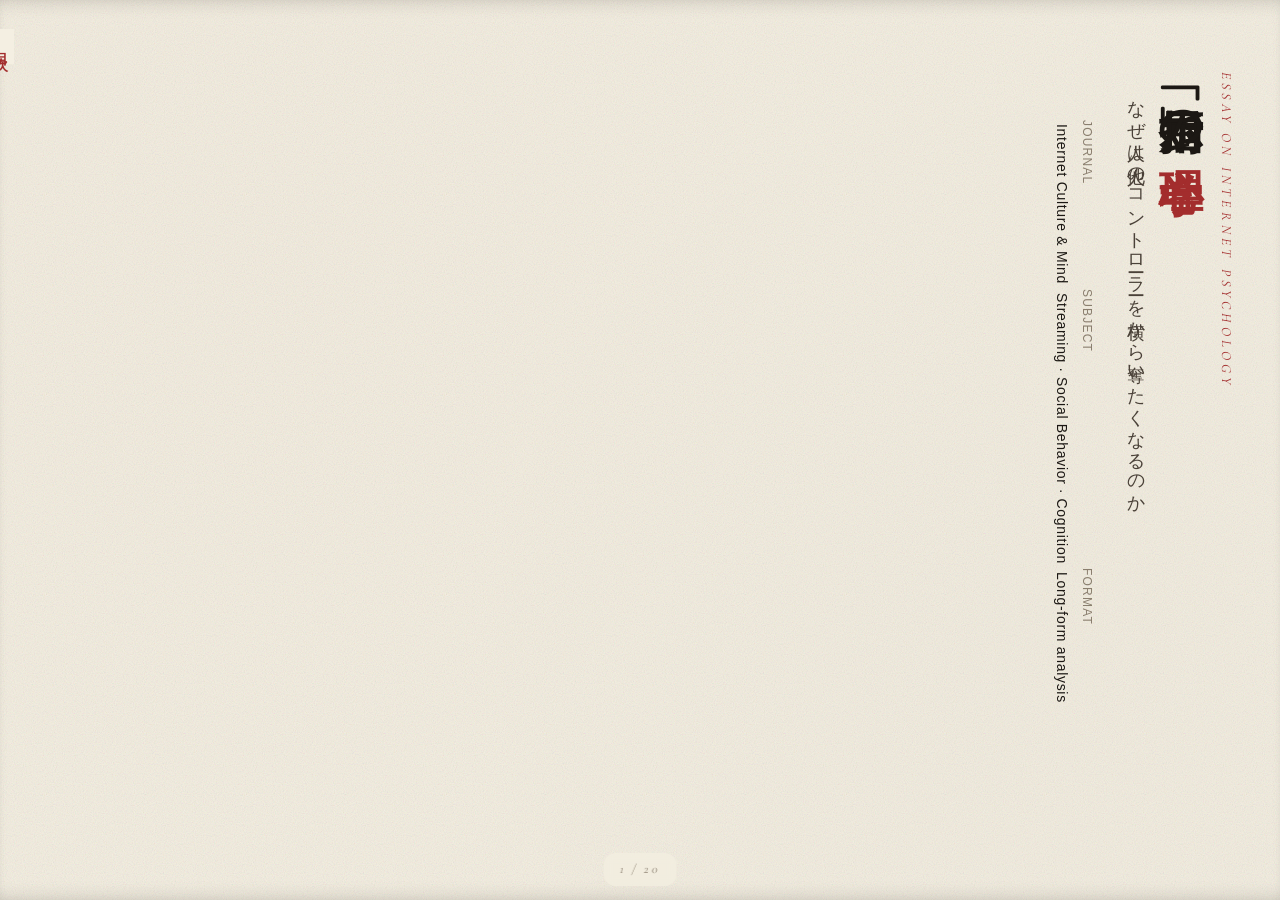
==== essays/books/shijichu_psychology.html @ 00151c3a "Book-reader: fix tategaki-broken lists, pullquote and closing block The references list at the end o" ====
<!DOCTYPE html>
<html lang="ja">
<head>
<meta charset="UTF-8">
<meta name="viewport" content="width=device-width, initial-scale=1.0">
<title>「指示厨」の心理学 ― なぜ人は他人のコントローラーを横から奪いたくなるのか</title>
<meta name="description" content="ゲーム配信文化に蔓延する『指示厨』現象を、心理学・社会学・脳科学の視点から多角的に解剖する論考。">
<link rel="preconnect" href="https://fonts.googleapis.com">
<link rel="preconnect" href="https://fonts.gstatic.com" crossorigin>
<link href="https://fonts.googleapis.com/css2?family=Shippori+Mincho+B1:wght@400;500;700;800&family=Noto+Serif+JP:wght@300;400;500;600;700&family=Zen+Kaku+Gothic+Antique:wght@400;500;700&family=Cormorant+Garamond:ital,wght@0,400;0,500;0,600;1,400&display=swap" rel="stylesheet">
<style>
:root {
  --bg: #f4efe2;
  --bg-deep: #e8e1cd;
  --paper: #faf6ec;
  --ink: #1c1814;
  --ink-soft: #4a4138;
  --ink-muted: #8a7e6e;
  --accent: #a32d2d;
  --accent-deep: #7a1f1f;
  --accent-soft: rgba(163, 45, 45, 0.08);
  --rule: rgba(28, 24, 20, 0.14);
  --rule-soft: rgba(28, 24, 20, 0.06);
  --shadow: 0 1px 2px rgba(28, 24, 20, 0.04), 0 8px 24px rgba(28, 24, 20, 0.06);
}

* { box-sizing: border-box; margin: 0; padding: 0; }

html { scroll-behavior: smooth; }

body {
  background: var(--bg);
  color: var(--ink);
  font-family: 'Noto Serif JP', 'Shippori Mincho B1', serif;
  font-weight: 400;
  font-size: 17px;
  line-height: 1.95;
  letter-spacing: 0.02em;
  -webkit-font-smoothing: antialiased;
  text-rendering: optimizeLegibility;
  position: relative;
  overflow-x: hidden;
}

/* Paper texture overlay */
body::before {
  content: '';
  position: fixed;
  inset: 0;
  background-image:
    radial-gradient(circle at 20% 30%, rgba(163, 45, 45, 0.015) 0%, transparent 50%),
    radial-gradient(circle at 80% 70%, rgba(28, 24, 20, 0.02) 0%, transparent 50%),
    url("data:image/svg+xml,%3Csvg viewBox='0 0 200 200' xmlns='http://www.w3.org/2000/svg'%3E%3Cfilter id='n'%3E%3CfeTurbulence type='fractalNoise' baseFrequency='0.9' numOctaves='3'/%3E%3C/filter%3E%3Crect width='100%25' height='100%25' filter='url(%23n)' opacity='0.5'/%3E%3C/svg%3E");
  background-size: 100% 100%, 100% 100%, 200px 200px;
  opacity: 0.4;
  mix-blend-mode: multiply;
  pointer-events: none;
  z-index: 1;
}

/* Reading progress bar */
.progress-bar {
  position: fixed;
  top: 0; left: 0;
  height: 2px;
  background: var(--accent);
  z-index: 100;
  width: 0%;
  transition: width 0.1s ease-out;
}

.container {
  max-width: 760px;
  margin: 0 auto;
  padding: 0 32px;
  position: relative;
  z-index: 2;
}

/* ============ HEADER ============ */
.masthead {
  padding: 100px 0 80px;
  border-bottom: 1px solid var(--rule);
  position: relative;
}

.masthead .kicker {
  font-family: 'Cormorant Garamond', serif;
  font-style: italic;
  font-size: 14px;
  letter-spacing: 0.3em;
  text-transform: uppercase;
  color: var(--accent);
  margin-bottom: 28px;
  display: flex;
  align-items: center;
  gap: 16px;
}

.masthead .kicker::before,
.masthead .kicker::after {
  content: '';
  flex: 1;
  height: 1px;
  background: var(--accent);
  opacity: 0.4;
}

.masthead h1 {
  font-family: 'Shippori Mincho B1', serif;
  font-weight: 800;
  font-size: clamp(32px, 5.5vw, 56px);
  line-height: 1.35;
  letter-spacing: 0.01em;
  color: var(--ink);
  margin-bottom: 24px;
}

.masthead h1 .accent {
  color: var(--accent);
  position: relative;
  display: inline-block;
}

.masthead .subtitle {
  font-family: 'Shippori Mincho B1', serif;
  font-size: clamp(16px, 2vw, 20px);
  font-weight: 400;
  color: var(--ink-soft);
  line-height: 1.7;
  margin-top: 12px;
  letter-spacing: 0.05em;
}

.masthead .meta {
  margin-top: 56px;
  display: flex;
  flex-wrap: wrap;
  gap: 32px;
  font-family: 'Zen Kaku Gothic Antique', sans-serif;
  font-size: 13px;
  color: var(--ink-muted);
  letter-spacing: 0.1em;
}

.masthead .meta span strong {
  display: block;
  font-weight: 500;
  color: var(--ink);
  font-size: 14px;
  margin-top: 4px;
  letter-spacing: 0.05em;
}

/* ============ BREADCRUMB ============ */
.breadcrumb {
  font-family: 'Cormorant Garamond', serif;
  font-style: italic;
  font-size: 13px;
  letter-spacing: 0.16em;
  color: var(--ink-muted);
  margin-bottom: 36px;
  display: flex;
  align-items: center;
  gap: 10px;
  flex-wrap: wrap;
}
.breadcrumb a {
  color: var(--accent);
  text-decoration: none;
  border-bottom: 1px dotted transparent;
  transition: border-color .2s;
}
.breadcrumb a:hover { border-bottom-color: var(--accent); }
.breadcrumb .sep { color: var(--ink-muted); opacity: .5; }
.breadcrumb .here { color: var(--ink-muted); }

/* ============ TABLE OF CONTENTS ============ */
.toc {
  margin: 72px 0 80px;
  padding: 40px 44px;
  background: var(--paper);
  border: 1px solid var(--rule);
  border-radius: 2px;
  position: relative;
}

.toc::before {
  content: '目次';
  position: absolute;
  top: -14px;
  left: 28px;
  background: var(--bg);
  padding: 0 12px;
  font-family: 'Shippori Mincho B1', serif;
  font-weight: 600;
  font-size: 14px;
  letter-spacing: 0.4em;
  color: var(--accent);
}

.toc ol {
  list-style: none;
  counter-reset: toc-counter;
}

.toc > ol > li {
  counter-increment: toc-counter;
  padding: 8px 0;
  border-bottom: 1px dashed var(--rule-soft);
  position: relative;
  padding-left: 48px;
}

.toc > ol > li:last-child { border-bottom: none; }

.toc > ol > li::before {
  content: counter(toc-counter, decimal-leading-zero);
  position: absolute;
  left: 0;
  top: 12px;
  font-family: 'Cormorant Garamond', serif;
  font-style: italic;
  font-size: 18px;
  color: var(--accent);
  font-weight: 500;
}

.toc a {
  color: var(--ink);
  text-decoration: none;
  font-family: 'Shippori Mincho B1', serif;
  font-size: 16px;
  font-weight: 500;
  letter-spacing: 0.04em;
  transition: color 0.2s;
}

.toc a:hover { color: var(--accent); }

.toc .toc-sub {
  display: block;
  font-family: 'Zen Kaku Gothic Antique', sans-serif;
  font-size: 13px;
  font-weight: 400;
  color: var(--ink-muted);
  margin-top: 4px;
  letter-spacing: 0.06em;
}

/* ============ ARTICLE BODY ============ */
article {
  padding-bottom: 120px;
}

.section {
  margin: 80px 0 0;
  scroll-margin-top: 24px;
}

.section-header {
  position: relative;
  margin-bottom: 48px;
  padding-top: 40px;
  border-top: 2px solid var(--ink);
}

.section-header .num {
  position: absolute;
  top: -28px;
  left: 0;
  background: var(--bg);
  padding-right: 16px;
  font-family: 'Cormorant Garamond', serif;
  font-style: italic;
  font-weight: 500;
  font-size: 38px;
  color: var(--accent);
  line-height: 1;
}

.section-header h2 {
  font-family: 'Shippori Mincho B1', serif;
  font-weight: 700;
  font-size: clamp(24px, 3.5vw, 32px);
  line-height: 1.5;
  letter-spacing: 0.02em;
  color: var(--ink);
  padding-top: 20px;
}

.section h3 {
  font-family: 'Shippori Mincho B1', serif;
  font-weight: 600;
  font-size: 20px;
  line-height: 1.6;
  letter-spacing: 0.03em;
  color: var(--ink);
  margin: 56px 0 24px;
  padding-left: 18px;
  border-left: 3px solid var(--accent);
}

.section p {
  margin-bottom: 1.5em;
  color: var(--ink-soft);
  text-align: justify;
  text-justify: inter-character;
  word-break: break-all;
  line-break: strict;
}

.section p strong {
  color: var(--ink);
  font-weight: 700;
  background: linear-gradient(transparent 70%, var(--accent-soft) 70%);
  padding: 0 2px;
}

.section p em {
  font-style: normal;
  font-family: 'Shippori Mincho B1', serif;
  font-weight: 500;
  color: var(--accent-deep);
}

/* Drop cap for opening paragraphs */
.drop-cap::first-letter {
  font-family: 'Shippori Mincho B1', serif;
  font-weight: 800;
  font-size: 4.2em;
  float: left;
  line-height: 0.85;
  margin: 0.08em 0.12em 0 -0.04em;
  color: var(--accent);
}

/* Lists */
.section ul, .section ol {
  margin: 1em 0 1.6em 0;
  padding-left: 0;
  list-style: none;
}

.section ul li, .section ol li {
  position: relative;
  padding-left: 28px;
  margin-bottom: 0.6em;
  color: var(--ink-soft);
  line-height: 1.85;
}

.section ul li::before {
  content: '';
  position: absolute;
  left: 8px;
  top: 0.8em;
  width: 6px;
  height: 6px;
  background: var(--accent);
  border-radius: 50%;
}

.section ol {
  counter-reset: list-counter;
}

.section ol li {
  counter-increment: list-counter;
}

.section ol li::before {
  content: counter(list-counter) ".";
  position: absolute;
  left: 0;
  top: 0;
  font-family: 'Cormorant Garamond', serif;
  font-style: italic;
  color: var(--accent);
  font-weight: 600;
  font-size: 1.05em;
}

.section li strong {
  color: var(--ink);
  font-weight: 600;
}

/* Tables */
.table-wrap {
  margin: 32px -24px 40px;
  overflow-x: auto;
  padding: 0 24px;
}

table {
  width: 100%;
  border-collapse: collapse;
  font-family: 'Zen Kaku Gothic Antique', sans-serif;
  font-size: 14px;
  line-height: 1.7;
  background: var(--paper);
  border: 1px solid var(--rule);
}

table thead {
  background: var(--ink);
  color: var(--bg);
}

table thead th {
  padding: 14px 16px;
  text-align: left;
  font-weight: 500;
  font-size: 13px;
  letter-spacing: 0.12em;
  border-right: 1px solid rgba(244, 239, 226, 0.15);
}

table thead th:last-child { border-right: none; }

table tbody td {
  padding: 14px 16px;
  border-bottom: 1px solid var(--rule-soft);
  border-right: 1px solid var(--rule-soft);
  vertical-align: top;
  color: var(--ink-soft);
}

table tbody td:last-child { border-right: none; }

table tbody tr:last-child td { border-bottom: none; }

table tbody tr:hover { background: rgba(163, 45, 45, 0.025); }

table tbody td strong {
  color: var(--ink);
  font-weight: 700;
}

/* Pull quote / callout */
.pullquote {
  margin: 48px -16px;
  padding: 32px 40px 32px 56px;
  font-family: 'Shippori Mincho B1', serif;
  font-size: 19px;
  line-height: 1.85;
  color: var(--ink);
  font-weight: 500;
  position: relative;
  border-left: 3px solid var(--accent);
  background: linear-gradient(90deg, var(--accent-soft) 0%, transparent 100%);
}

.pullquote::before {
  content: '』';
  position: absolute;
  top: 12px;
  left: 16px;
  font-size: 36px;
  color: var(--accent);
  font-family: 'Shippori Mincho B1', serif;
  line-height: 1;
  transform: rotate(180deg);
  opacity: 0.5;
}

/* Section divider */
.divider {
  margin: 80px auto;
  width: 80px;
  display: flex;
  justify-content: center;
  align-items: center;
  gap: 12px;
}

.divider::before,
.divider::after {
  content: '';
  height: 1px;
  flex: 1;
  background: var(--rule);
}

.divider::before { background: linear-gradient(to right, transparent, var(--rule)); }
.divider::after { background: linear-gradient(to left, transparent, var(--rule)); }

.divider .dot {
  width: 4px;
  height: 4px;
  background: var(--accent);
  border-radius: 50%;
}

/* Closing */
.closing {
  margin-top: 80px;
  padding: 56px 0 40px;
  border-top: 4px double var(--rule);
  text-align: center;
}

.closing .mark {
  font-family: 'Cormorant Garamond', serif;
  font-style: italic;
  font-size: 32px;
  color: var(--accent);
  margin-bottom: 16px;
}

.closing p {
  font-family: 'Shippori Mincho B1', serif;
  font-size: 14px;
  color: var(--ink-muted);
  letter-spacing: 0.1em;
}

/* References */
.references {
  margin-top: 80px;
  padding: 40px 0;
  border-top: 1px solid var(--rule);
  font-family: 'Zen Kaku Gothic Antique', sans-serif;
  font-size: 13px;
  color: var(--ink-muted);
  line-height: 1.8;
}

.references h3 {
  border-left: none;
  padding-left: 0;
  font-family: 'Shippori Mincho B1', serif;
  font-size: 14px;
  letter-spacing: 0.3em;
  color: var(--accent);
  margin: 0 0 20px;
  font-weight: 600;
}

.references ul {
  list-style: none;
  padding: 0;
  margin: 0;
}

.references ul li {
  padding-left: 16px;
  margin-bottom: 8px;
  position: relative;
}

.references ul li::before {
  content: '—';
  position: absolute;
  left: 0;
  color: var(--accent);
}

/* Mobile */
@media (max-width: 720px) {
  body { font-size: 16px; line-height: 1.9; }
  .container { padding: 0 24px; }
  .masthead { padding: 64px 0 56px; }
  .masthead .meta { gap: 20px; }
  .toc { padding: 32px 28px; margin: 56px 0 64px; }
  .toc > ol > li { padding-left: 40px; }
  .section { margin-top: 56px; }
  .section-header { margin-bottom: 36px; }
  .section h3 { margin: 40px 0 18px; }
  .table-wrap { margin: 24px -24px 32px; padding: 0 24px; }
  table { font-size: 13px; }
  table thead th, table tbody td { padding: 10px 12px; }
  .pullquote { margin: 36px 0; padding: 24px 24px 24px 36px; font-size: 16px; }
}

/* Print */
@media print {
  body { background: white; font-size: 11pt; }
  body::before { display: none; }
  .progress-bar, .toc { display: none; }
  .container { max-width: 100%; padding: 0; }
  .section { page-break-inside: avoid; }
  .section-header { page-break-after: avoid; }
}

/* Fade-in animation */
@keyframes fadeUp {
  from { opacity: 0; transform: translateY(12px); }
  to { opacity: 1; transform: translateY(0); }
}

.masthead > * { animation: fadeUp 0.8s ease-out backwards; }
.masthead .kicker { animation-delay: 0.1s; }
.masthead h1 { animation-delay: 0.2s; }
.masthead .subtitle { animation-delay: 0.3s; }
.masthead .meta { animation-delay: 0.4s; }
/* ============================================================
   Book reader mode — tategaki + horizontal pagination
   ============================================================ */

html, body {
  height: 100vh;
  width: 100vw;
  overflow: hidden;
  margin: 0;
}

/* Hide the existing top progress bar — we'll add a vertical one later */
.progress-bar { display: none; }

/* The container is a horizontal flex strip; each top-level block has
   its own multi-column tategaki layout. Sections are separate flex
   items so a section never bleeds into the trailing edge of the
   previous one. */
.container {
  display: flex;
  flex-direction: row-reverse;
  max-width: none;
  width: 100vw;
  height: 100vh;
  margin: 0;
  padding: 0;
  overflow-x: auto;
  overflow-y: hidden;
  scroll-snap-type: x proximity;
  scroll-behavior: smooth;
  /* paper edge shadows along top/bottom for "book opened" feel */
  box-shadow:
    inset 0 12px 24px -20px rgba(28,24,20,.4),
    inset 0 -12px 24px -20px rgba(28,24,20,.4);
}

.container > article { display: contents; }

.container > .masthead,
.container > .toc,
.container > article > .section {
  flex: 0 0 auto;
  min-width: 100vw;
  height: 100vh;
  margin: 0;
  padding: 4.5rem 2.4rem 3.5rem;
  writing-mode: vertical-rl;
  scroll-snap-align: start;
  box-sizing: border-box;
  border: none;
  background: transparent;
  font-feature-settings: "vert", "palt";
  column-width: 100vw;
  column-gap: 0;
  column-fill: auto;
}

/* --- Page-break protection ------------------------------------------
   Keep structural elements intact so a heading never lands at the
   very bottom of a page with its body on the next, and lists / tables
   / blockquotes never split mid-element. */
.section-header,
.section h3,
.toc > ol > li,
.section .table-wrap,
.section ul,
.section ol,
.section ul li,
.section ol li,
.section blockquote {
  break-inside: avoid;
  -webkit-column-break-inside: avoid;
  page-break-inside: avoid;
}
.section-header,
.section h3,
.masthead .kicker {
  break-after: avoid;
  -webkit-column-break-after: avoid;
  page-break-after: avoid;
}
/* Keep at least 2 vertical lines on either side of a paragraph break */
.section p { orphans: 2; widows: 2; }
/* Strong / emphasized phrases shouldn't be torn across pages */
.section p strong,
.section p em {
  break-inside: avoid;
}

/* ============================================================
   Tategaki overrides for elements using physical-axis CSS
   (lists, pullquote, references) — translate left/top to logical
   inline-start so bullets land at the head of the vertical column
   instead of stacking sideways.
   ============================================================ */

/* Lists in the body: bullets become inline marks at the top of
   each column-style li, not absolute marks on the visual left. */
.section ul, .section ol {
  padding-left: 0;
}
.section ul li, .section ol li {
  padding-left: 0;
  padding-inline-start: 0;
  margin-bottom: 0;
  margin-inline-end: 1.2em; /* gap between list items (= bottom gap in tategaki) */
  position: static;
}
.section ul li::before {
  content: '・';
  position: static;
  width: auto; height: auto;
  background: none; border-radius: 0;
  color: var(--accent);
  font-weight: 700;
  margin: 0;
  margin-inline-end: 0.1em;
}
.section ol li::before {
  position: static;
  margin: 0;
  margin-inline-end: 0.3em;
}

/* References block at the end of the essay */
.references {
  border-top: none;
  border-inline-start: 1px solid var(--rule);
  padding-block: 0;
  padding-inline: 2.4em 0;
}
.references h3 {
  margin: 0 0 1.2em;
  padding: 0;
}
.references ul { padding: 0; }
.references ul li {
  padding-left: 0;
  padding-inline-start: 0;
  margin-bottom: 0;
  margin-inline-end: 1.4em;
  position: static;
}
.references ul li::before {
  content: '— ';
  position: static;
  left: auto;
  color: var(--accent);
  margin-inline-end: 0.2em;
}

/* Pullquote: vertical accent goes on the inline-start (top in tategaki) */
.pullquote {
  margin: 1em 0;
  padding: 1.6em 2em;
  border-left: none;
  border-inline-start: 3px solid var(--accent);
  background: linear-gradient(180deg, var(--accent-soft), transparent 80%);
}
.pullquote::before {
  display: none;
}

/* Section divider stays simple */
.divider { margin: 2.4em 0; }

/* Closing block: keep the double rule but make sure it sits on the
   leading edge of its column, not above it */
.closing {
  margin-top: 4em;
  padding: 2em 0;
  border-top: none;
  border-inline-start: 4px double var(--rule);
  padding-inline-start: 2em;
  text-align: start;
}
.closing .mark { margin-bottom: 0.6em; }

/* ---- masthead in tategaki ---- */
.masthead {
  border-bottom: none;
  padding-top: 5rem;
}
.masthead .breadcrumb { display: none; }
.masthead .kicker {
  display: inline-block;
  margin-bottom: 1.6rem;
}
.masthead .kicker::before,
.masthead .kicker::after { display: none; }
.masthead h1 {
  font-size: clamp(28px, 7vw, 44px);
  letter-spacing: .04em;
  margin-bottom: 1.2rem;
}
.masthead .subtitle {
  font-size: clamp(15px, 4vw, 18px);
  margin-top: 1rem;
}
.masthead .subtitle br { display: none; }
.masthead .meta {
  display: block;
  margin-top: 3rem;
  font-size: 12px;
}
.masthead .meta span {
  display: inline-block;
  margin: 0 1.4rem 0 0;
  vertical-align: top;
}

/* ---- TOC in tategaki ---- */
.toc {
  border-radius: 0;
  border: 1px solid var(--rule);
  padding: 2.4rem 2rem;
  margin: 0;
}
.toc::before {
  top: 1.8rem;
  left: auto;
  right: -14px;
  background: var(--bg);
  padding: 12px 0;
  writing-mode: vertical-rl;
}
.toc ol { display: block; }
.toc > ol > li {
  padding: 0 2.6rem 0 0;
  border-bottom: none;
  border-right: 1px dashed var(--rule-soft);
  margin-bottom: 1rem;
  min-height: 4rem;
}
.toc > ol > li:last-child { border-right: none; }
.toc > ol > li::before {
  left: auto;
  right: 6px;
  top: 0;
}
.toc .toc-sub { margin-top: 0.6rem; }

/* ---- Section header in tategaki ---- */
.section { margin: 0; }
.section-header {
  border-top: none;
  border-right: 2px solid var(--ink);
  padding-top: 0;
  padding-right: 2.4rem;
  margin-bottom: 2.4rem;
}
.section-header .num {
  top: 0;
  left: auto;
  right: -42px;
  background: var(--bg);
  padding: 12px 0;
  font-size: 30px;
}
.section-header h2 {
  font-size: clamp(20px, 5.5vw, 26px);
  padding-top: 0;
  padding-right: 1.2rem;
}

/* ---- Subsection h3 / paragraphs ---- */
.section h3 {
  border-left: none;
  border-right: 3px solid var(--accent);
  padding-left: 0;
  padding-right: 1rem;
  margin: 0 3rem 1.4rem 0;
  font-size: 17px;
}
.section p {
  text-align: start;
  margin-bottom: 1.4em;
  line-height: 2.1;
}

/* Drop cap doesn't translate to tategaki well — disable */
.drop-cap::first-letter {
  float: none;
  font-size: inherit;
  margin: 0;
  color: inherit;
}

/* Lists — flip side */
.section ul li, .section ol li {
  padding-left: 0;
  padding-right: 28px;
}
.section ul li::before { left: auto; right: 8px; top: 0.8em; }
.section ol li::before { left: auto; right: 0; }

/* Body font tuning for tategaki readability */
body {
  font-size: 16px;
  letter-spacing: .05em;
  font-feature-settings: "vert", "palt";
}

/* Page indicator at the bottom */
.page-indicator {
  position: fixed;
  bottom: 14px;
  left: 50%;
  transform: translateX(-50%);
  font-family: 'Cormorant Garamond', serif;
  font-style: italic;
  font-size: 13px;
  letter-spacing: 0.2em;
  color: var(--ink-muted);
  pointer-events: none;
  z-index: 50;
  background: rgba(244, 239, 226, 0.7);
  padding: 4px 16px;
  border-radius: 12px;
  backdrop-filter: blur(4px);
  -webkit-backdrop-filter: blur(4px);
}

@media (max-width: 640px) {
  .container > * { padding: 3.5rem 1.5rem 3rem; }
  .masthead .meta { margin-top: 2.2rem; }
}

</style>
</head>
<body>

<div class="progress-bar" id="progress"></div>
<div class="page-indicator" id="pageIndicator"></div>

<div class="container">

<!-- MASTHEAD -->
<header class="masthead">
  <div class="breadcrumb">
    <a href="../../index.html">本館</a><span class="sep">▸</span>
    <span class="here">No.01</span>
  </div>
  <div class="kicker">Essay on Internet Psychology</div>
  <h1>「指示厨」の<span class="accent">心理学</span></h1>
  <p class="subtitle">なぜ人は他人のコントローラーを<br>横から奪いたくなるのか</p>
  <div class="meta">
    <span>JOURNAL<strong>Internet Culture & Mind</strong></span>
    <span>SUBJECT<strong>Streaming · Social Behavior · Cognition</strong></span>
    <span>FORMAT<strong>Long-form analysis</strong></span>
  </div>
</header>

<!-- TABLE OF CONTENTS -->
<nav class="toc" aria-label="目次">
  <ol>
    <li><a href="#intro">はじめに ― 「正しさ」が暴力に変わる瞬間</a><span class="toc-sub">プロローグ</span></li>
    <li><a href="#sec1">「指示厨」とは何か</a><span class="toc-sub">用語の輪郭を整理する</span></li>
    <li><a href="#sec2">心理学的メカニズム</a><span class="toc-sub">中核分析 ― 11の駆動力</span></li>
    <li><a href="#sec3">配信文脈 vs 一般ネット文脈</a><span class="toc-sub">差異と共通項の比較</span></li>
    <li><a href="#sec4">文化的・社会的背景</a><span class="toc-sub">日本固有の文脈と海外との対比</span></li>
    <li><a href="#sec5">当事者の自己認識</a><span class="toc-sub">善意系・攻撃系・顕示系の三類型</span></li>
    <li><a href="#sec6">学術知見の総括</a><span class="toc-sub">主要研究のリスト</span></li>
    <li><a href="#sec7">哲学的省察</a><span class="toc-sub">「正しさ」と認識論の罠</span></li>
    <li><a href="#closing">おわりに ― 指示する代わりに、観察する</a><span class="toc-sub">エピローグ</span></li>
  </ol>
</nav>

<!-- ARTICLE -->
<article>

<!-- INTRO -->
<section class="section" id="intro">
  <div class="section-header">
    <span class="num">00</span>
    <h2>はじめに ― 「正しさ」が暴力に変わる瞬間</h2>
  </div>

  <p class="drop-cap">ゲーム配信のコメント欄で「○○取れって！」「だから言ったろ」と命令する視聴者。X(Twitter)でリプライ欄に湧く「いやそれは違う、本当は〜です」のおじさん。Pixiv百科やWiki系コミュニティで小うるさく「ルール違反です」と注意して回るユーザー。これらは現象としては別物に見えるが、その駆動メカニズムは驚くほど似ている。</p>

  <p>本レポートでは、ゲーム配信における「指示厨」を中心に据えつつ、ネット全般に蔓延する“お節介・口出し・マウント行為”を比較しながら、「人間はなぜそうしてしまうのか」を心理学・社会学・脳科学の視点から多角的に解剖する。</p>

  <div class="pullquote">
    ここで先回りして強調しておきたいのは、これは指示厨を断罪するためのテキストではない。むしろ「指示厨は他人ではなく、人間の脳に標準搭載された機能の暴走形態である」という前提に立つ。読み終えたとき、読者自身の中にも“小さな指示厨”が住んでいることに気づくはずである。
  </div>
</section>

<!-- SECTION 1 -->
<section class="section" id="sec1">
  <div class="section-header">
    <span class="num">01</span>
    <h2>「指示厨」とは何か ― 用語の輪郭を整理する</h2>
  </div>

  <h3>1-1. 定義</h3>
  <p>「指示厨(しじちゅう)」とは、ゲーム実況や生配信のコメント欄において、配信者が求めていないにもかかわらず「○○しろ」「なぜそうしないんだ」とプレイ内容に過剰に口を出す視聴者を指すネットスラング・蔑称である。ニコニコ大百科は「動画内でのアクションに対してレスポンスを求めるコメントを書き込むユーザーへの蔑称、レッテルの一種」と定義し、類語として「名人様」「評論家」「視聴者様」を挙げている。</p>

  <p>注意すべきは、「指示厨」と「アドバイス」の境界は受け手側の感じ方に強く依存することだ。命令口調(〜しろ)が典型だが、「〜したほうがいいよ」「なぜ〜しないの?」といった提案・疑問形であっても、配信者が望んでいなければ指示厨と認定される。<strong>本人は「親切」「アドバイス」のつもりでも、外部から見れば指示行為であるという非対称性</strong>が、この問題の本質的な厄介さを生む。</p>

  <h3>1-2. 「○○厨」の語源 ― 言葉に内蔵された侮蔑</h3>
  <p>接尾辞「厨」は、もともと中学生を意味する俗語「中坊(ちゅうぼう)」を、IMEで「厨房(台所)」と誤変換して書き続けたところからネット隠語化したものだ。1996年「あやしいわーるど」掲示板の「The 厨房」という投稿者の存在が記録に残る最古級の用例である。2ちゃんねる文化で爆発的に広まり、「中学生程度の精神年齢の迷惑ユーザー」を意味するようになった。さらにニコニコ動画期になると「中毒」の意味が混じり、「○○に異常に執着する人」「○○に固執して迷惑な人」というニュアンスへ拡張される。</p>

  <p>つまり「指示厨」という語は、語彙レベルで二重の侮蔑を内包している ― <em>①「精神的に未熟である」</em> <em>②「異常に執着している」</em>の両方だ。この命名文化自体が日本のネット文化の特徴であり、「春厨」「夏厨」「処女厨」「嫌韓厨」「自治厨」「ガチ恋厨」など多産性の高い造語パターンを生み出してきた。「○○厨」というラベルは、対象の行動を病理化し、自己と切り離して安全に嘲笑できるようにする道具でもある。</p>

  <h3>1-3. ゲーム配信における典型的行動パターン</h3>
  <p>複数の配信者・ライター・視聴者の証言を総合すると、指示厨の代表的な振る舞いは以下に集約される。</p>
  <ul>
    <li><strong>命令系</strong>:「○○しろ」「なんでそっち行くの」「こっちって言ったろ」</li>
    <li><strong>後出し評論系</strong>:「あそこで引けばよかったのに(笑)」(FPSの結果論)</li>
    <li><strong>誘導系</strong>:RPG・ADVで「次は××に話しかけて」と物語のかじを取りたがる</li>
    <li><strong>ネタバレ・スポイラー系</strong>:「先に○○集めろ」「そのアイテム、後で必要になるよ」</li>
    <li><strong>教えたがり系</strong>:女性配信者・初心者配信者に対して年長男性視聴者が長文アドバイスを送る、いわゆる「教えたがりおじさん」</li>
    <li><strong>大会・配信イベントでの過熱</strong>:APEXやにじさんじ甲子園のような競技性・盛り上がりの高いイベントで、「応援したい」気持ちが過剰指示として暴発する</li>
  </ul>
  <p>特徴的なのは、<strong>「配信者が指示禁止と明言しても止められない」点</strong>だ。これは後述する心理メカニズムから見ると当然の帰結である。</p>

  <h3>1-4. 一般ネット/SNSにおける「指示厨的」行動の例</h3>
  <p>ゲーム配信の枠を外しても、構造的に同型の行動はネット全般に遍在する。</p>

  <div class="table-wrap">
  <table>
    <thead>
      <tr><th>領域</th><th>典型的な振る舞い</th><th>駆動心理</th></tr>
    </thead>
    <tbody>
      <tr><td>X(旧Twitter)</td><td>リプライで「well, actually」式に揚げ足取り、訂正、自分語り</td><td>顕示欲・統制欲・観客効果</td></tr>
      <tr><td>5ch・匿名掲示板</td><td>スレ違いを叩く「自治厨」、知識マウントの「名人様」</td><td>集団規範の維持・正義中毒</td></tr>
      <tr><td>Pixiv百科・Wiki</td><td>自分基準のルールを持ち込み記事を「正しく」直して回る</td><td>統制欲・救済者願望</td></tr>
      <tr><td>YouTubeコメント</td><td>動画の編集、構成、配信者の人格に上から目線で説教</td><td>準社会的関係・優越感</td></tr>
      <tr><td>SNS全般</td><td>病気・育児・恋愛などの投稿に求められてもいない解決策を投下</td><td>アドバイス罠・不安解消</td></tr>
    </tbody>
  </table>
  </div>

  <h3>1-5. 隣接概念との比較</h3>
  <div class="table-wrap">
  <table>
    <thead>
      <tr><th>概念</th><th>主な舞台</th><th>駆動の中心</th><th>「指示厨」との違い</th></tr>
    </thead>
    <tbody>
      <tr><td><strong>指示厨</strong></td><td>ライブ配信</td><td>介入欲・優越感</td><td>応答可能なリアルタイム場で命令する</td></tr>
      <tr><td><strong>名人様</strong></td><td>動画コメント全般</td><td>顕示欲・優越感</td><td>過去のプレイへの後付け批評。応答性低</td></tr>
      <tr><td><strong>自治厨</strong></td><td>掲示板・Wiki</td><td>統制欲・規範維持</td><td>ルール強制が目的。プレイ内容自体は問わない</td></tr>
      <tr><td><strong>エアプ</strong></td><td>ゲーム実況一般</td><td>顕示欲(実は知らない)</td><td>未プレイなのに語る。指示厨と兼ねがち</td></tr>
      <tr><td><strong>ネット警察</strong></td><td>SNS・ニュース</td><td>正義中毒</td><td>道徳・法的正しさで攻撃的に矯正</td></tr>
      <tr><td><strong>マンスプレイニング</strong></td><td>主に英語圏SNS・職場</td><td>ジェンダー化された権威付与</td><td>男性→女性の非対称性が中核</td></tr>
      <tr><td><strong>教えたがりおじさん</strong></td><td>リアル+SNS</td><td>顕示欲・準社会的好意</td><td>親切心の体裁。ジェンダー差は緩やか</td></tr>
      <tr><td><strong>お気持ち表明</strong></td><td>SNS</td><td>感情の正当化</td><td>攻撃形態というより自己呈示寄り</td></tr>
      <tr><td><strong>救済者(Karpman)</strong></td><td>あらゆる人間関係</td><td>自己有用感・依存的世話焼き</td><td>「助けたい」が自分の不安解消の手段</td></tr>
    </tbody>
  </table>
  </div>

  <p>これらは互いに排他的ではなく、ひとりの人物の中で重なり合う。例えば「自治厨かつ名人様気質の指示厨」のような複合型は珍しくない。</p>
</section>

<div class="divider"><span class="dot"></span></div>

<!-- SECTION 2 -->
<section class="section" id="sec2">
  <div class="section-header">
    <span class="num">02</span>
    <h2>心理学的メカニズム ― 中核分析</h2>
  </div>

  <p>ここからが本題である。指示厨を成立させているのは、単一の悪意ではなく、複数の心理機序が積層した「合金」のような構造だ。順に剥がしていこう。</p>

  <h3>2-1. 社会的比較理論 ― 下方比較による自己肯定</h3>
  <p>レオン・フェスティンガー(Festinger, 1954)の社会的比較理論は、人間が自己評価のために他者と自分を比較する不可避の傾向を持つと説いた。なかでも<strong>下方比較(downward comparison)</strong>は、自分より劣る他者を参照することで自尊心を防衛・補強する戦略として知られる。</p>
  <p>ゲーム配信を視聴する場面を考えてほしい。配信者がプレイに四苦八苦する姿は、自分よりプレイが下手な他者として知覚される。視聴者は無自覚に「俺ならもっとうまくやれる」と思い、その差分を可視化するために指示コメントを打つ。指示は単なる助言の体を取るが、機能的には<em>「私はこの配信者より上である」というステータス申告</em>になっている。下方比較が自尊心を即時に得られる栄養ドリンクのように作用するため、いったん習慣化すると止めにくい。</p>

  <h3>2-2. Dunning-Kruger効果 ― 能力が低い人ほど自信過剰になる</h3>
  <p>David Dunning と Justin Kruger(1999)は、特定領域で能力の低い人ほど自己評価を過大に行うという認知バイアスを実証した。この現象は<em>二重の呪い(double curse)</em>と呼ばれる ― ①能力が低いだけでなく、②そのことに気づくメタ認知も欠けているのである。</p>
  <p>指示厨の中核戦力には、この効果が強く効いている可能性が高い。本人は自分の知識を「価値ある攻略情報」だと信じて疑わない一方、配信者からは初歩的・的外れに見える ― この非対称性は、<strong>能力の低い側が自分の盲点を認識できないという理論の予測通りに発生する</strong>。エアプ(未プレイ)であっても自信満々に語れるのも、Dunning-Krugerが「メタ認知の欠如」を含むからだ。</p>

  <h3>2-3. コントロール欲求 ― 統制感の補償行動</h3>
  <p>心理学では、人間の基本欲求の一つに「自分が状況をコントロールしている」という統制感(sense of control)がある。これが脅かされる、あるいは日常生活で不足していると、人は他の領域で代替的にコントロールを取り戻そうとする。</p>
  <p>複数のセラピスト系記事(Psychology Today, CNBC, Truityなど)が一致して指摘するのは、<strong>「求められてもいないアドバイスを与える人」の根本動機は、相手のためではなく自分の不安を鎮めるためだ</strong>ということである。誰かが困っている話を聞くと、不確実性に対する不快感が湧き、それを解消するために「こうすれば良い」という処方箋を出さずにいられない。</p>
  <p>ゲーム配信の場合、視聴者は本来「観るだけ」の受動的立場にあり、画面の中で起きていることを直接コントロールできない。この<em>構造的な無力感</em>こそが、コメントという唯一の介入チャンネルを通じてプレイ操作に介入したいという衝動を増幅させる。「ラジコン配信」(視聴者の指示でゲームをプレイする企画)が一定の人気を持つのは、この欲求が制度化された形で昇華されているからだろう。</p>

  <h3>2-4. 認知的不協和の解消</h3>
  <p>自分が時間をかけて習得した攻略法を、配信者が無視して別ルートを選ぶ。あるいは、自分が苦労した場面を配信者がさらりと突破する。このとき視聴者の脳内では、「自分の経験は価値がある」という自己観念と、「目の前の配信者がそれと違うやり方で進んでいる」という現実が衝突し、認知的不協和が生じる。</p>
  <p>これを解消する最も簡単な手段が「配信者に自分のやり方を採用させる」ことだ。指示が通れば不協和は消える。通らなくても、「あの配信者は分かっていない」とラベリングし直すことで自我は守られる ― この逃げ道が用意されているため、指示厨は自分の助言が拒絶されてもダメージを受けにくい。</p>

  <h3>2-5. オンライン脱抑制効果(Online Disinhibition Effect)</h3>
  <p>John Suler(2004)は、人がオンラインでオフラインより不抑制な振る舞いをする現象を6因子で説明した:①解離的匿名性、②不可視性、③非同期性、④唯我論的取り込み、⑤解離的想像、⑥権威の最小化。</p>
  <p>特に重要なのが<strong>唯我論的取り込み</strong>だ。これは「相手の声や姿が見えないため、相手を自分の頭の中の登場人物のように想像してしまう」傾向を指す。配信のコメント欄で指示を打つとき、視聴者は配信者を“画面の向こうの一人の人間”として完全に実感していない。半ば自分の脳内キャラクターのように扱い、自分のシナリオに沿って動かそうとする。配信者が嫌がっても、その嫌悪は遠隔地で文字情報として届くだけで、<em>対面なら抑制を起動するはずの非言語フィードバック(顔の歪み、声の不快さ)が欠落している</em>。</p>

  <h3>2-6. 観客効果と自己呈示 ― 「賢く見せたい」動機</h3>
  <p>配信のチャットは配信者だけが読むのではない。他の視聴者も読んでいる。指示厨はしばしば<strong>配信者向けではなく、他の視聴者向けにパフォーマンスしている</strong>。「自分は知っている」「ゲームに詳しい」というアイデンティティを、不特定多数の前で安価に呈示できる場として、コメント欄は機能する。</p>
  <p>承認欲求と自己顕示欲はここで結合する。承認欲求が「認められたい(他者承認)」だとすれば、自己顕示欲は「目立ちたい・称賛されたい」。指示厨は両者の混合物であり、配信者に名前を呼ばせる、リアクションを引き出す、他視聴者に「この人詳しいな」と思わせる ― これらが一つのコメントで達成可能な、低コスト・高リターン行動として機能する。</p>

  <h3>2-7. 共感性の欠如・心の理論の機能不全</h3>
  <p>「相手の文脈や事情を想像する」能力(心の理論/Theory of Mind)が一時的にせよ機能不全に陥っているとき、指示厨化は加速する。配信者が初見プレイで試行錯誤を楽しんでいる、自分なりの縛りプレイをしている、エンタメとしての「迷い」を演出している ― そうした文脈を想像できなければ、ただ「下手」「非効率」としか映らない。</p>
  <p>これはサイコパシー的特性のような病理レベルではなく、多くの場合、<strong>自分の楽しみ方を普遍化してしまう投影</strong>の問題である。哲学的に言えば、これは認識論的な誤謬 ― 自分の主観的価値序列を客観的事実と取り違えている ― である。</p>

  <h3>2-8. 準社会的相互作用(Parasocial Interaction)</h3>
  <p>Horton と Wohl が1956年に提唱したParasocial Interaction(PSI)は、メディア視聴者が出演者に対して一方的に親密感を抱く現象を指す。Twitch・YouTube Live・ニコ生のように<em>チャットで反応してもらえる、名前を呼んでもらえる</em>プラットフォームでは、この準社会的関係はテレビ時代より格段に強化される。最近の研究は、配信文脈での関係を「一方的でも双方向でもない、1.5側的(one-and-a-half sided)関係」と呼んでいる。</p>
  <p>ここで決定的なのは、<strong>準社会的関係が「友人だから助言する権利がある」という錯覚を生む</strong>ことだ。視聴者は何百時間も配信を観ており、配信者の好み・癖・過去の発言を熟知している。配信者の側はそれを知らない。この情報の非対称性が、視聴者の主観では「親密な関係」として登録され、「親密な人にアドバイスする」という社会的スクリプトを駆動する。「相手のためを思って」と本人が信じる善意の正体は、しばしば<em>錯覚的親密さ</em>である。</p>

  <h3>2-9. アドバイス罠と救済者(Rescuer)</h3>
  <p>経営コーチのMichael Bungay Stanier(『The Advice Trap』2020)は、人がアドバイスを与えたがる衝動の裏に三つの信念があると指摘する:①「自分は答えを持っているはず」、②「自分が全責任を負うべき」、③「自分がコントロールしていなければならない」。この衝動を彼は<strong>「アドバイス・モンスター」</strong>と呼ぶ。配信を観ている指示厨の頭の中でも、まさにこのモンスターが咆哮している。</p>
  <p>これと響き合うのが Stephen Karpman(1968)の<strong>ドラマ三角形(Drama Triangle)</strong>だ。被害者・迫害者・救済者という三役のうち、救済者(Rescuer)は「私に任せて」というセリフで他者の問題に介入する。一見親切だが、Karpmanによれば救済者の本当の目的は相手を救うことではなく、<em>自分が必要とされている感覚を確保すること</em>である。配信者が苦戦する → 自分の知識を提供する → 「ありがとう」と言わせたい ― このループは、ドラマ三角形における救済者役そのものだ。そして救済が拒否されると、しばしば迫害者役に反転する(「せっかく教えてやったのに」「下手なくせに」)。</p>

  <h3>2-10. 正義中毒 ― 中野信子による日本固有のニュアンス</h3>
  <p>脳科学者・中野信子は、他者を「許せない」と感じて攻撃する行動が脳内ドーパミン系を活性化し、依存症と同じメカニズムで快感を生むことを<strong>「正義中毒」</strong>と命名した。指示厨が直接的に「正義」を振りかざすわけではないが、自治厨・ネット警察・お気持ち表明と地続きの構造として理解できる。</p>
  <p>中野によれば、日本社会は災害多発地という地理条件から集団主義が強化されており、「集団のルールを乱す者」を制裁する傾向が際立って強い。「みんなのため」という理屈で他者にダメージを与えること自体が快感になるよう脳が設計されている。指示厨の場合、「配信者やコミュニティをよくするため」という大義名分が自己正当化を完璧に支える。だからこそ何度注意されても自覚が生まれず、「自分のは指示ではなくアドバイス、迷惑をかけているのは他の連中」という認知の捻れが発生する。</p>

  <h3>2-11. ダークトライアドとトロール研究</h3>
  <p>Erin Buckels らの一連の研究(2014, 2019)は、ネット上のトローリング行動が「ダークトライアド(マキャベリズム・ナルシシズム・サイコパシー)」、特に<strong>サディズム</strong>と強く相関することを示した。「Trolls just want to have fun」という有名なタイトル通り、トロールは他者の苦痛から快楽を得ているという結論である。</p>
  <p>ただし、ここは慎重に扱う必要がある。指示厨の大半は、おそらくトロールほど病理的ではない。多くは「親切のつもり」の善意系で、サディズム特性は中央値付近にある一般人だろう。とはいえ、<em>強硬で攻撃的なタイプの指示厨</em>(拒否されると暴言化する、複数アカウントで荒らし化する等)には、ダーク特性が関与している可能性は高い。</p>
</section>

<div class="divider"><span class="dot"></span></div>

<!-- SECTION 3 -->
<section class="section" id="sec3">
  <div class="section-header">
    <span class="num">03</span>
    <h2>ゲーム配信文脈と一般ネット文脈の比較</h2>
  </div>

  <p>ここまで挙げた心理機序は、配信でも一般SNSでも共通して作動する。しかし、配信文脈には<strong>他では見られない独特の増幅装置</strong>が組み込まれている。違いを整理しよう。</p>

  <div class="table-wrap">
  <table>
    <thead>
      <tr><th>観点</th><th>ゲーム配信(Twitch/YouTube Live/ニコ生)</th><th>一般ネット/SNS</th></tr>
    </thead>
    <tbody>
      <tr><td><strong>時間性</strong></td><td>ライブ ― いま介入すれば結果が変わるという錯覚</td><td>多くは非同期。投稿は既に過去</td></tr>
      <tr><td><strong>相手の存在感</strong></td><td>配信者が画面で生きて反応している</td><td>テキストの向こうの抽象的他者</td></tr>
      <tr><td><strong>応答可能性</strong></td><td>名前を呼ばれる/読まれる可能性が高い</td><td>反応が返ることは稀</td></tr>
      <tr><td><strong>観客の構成</strong></td><td>同じゲームへの関心で集まった共有コンテクスト型</td><td>無関係な多種多様な視聴者が混在</td></tr>
      <tr><td><strong>関係性の型</strong></td><td>強い準社会的関係(1.5側的関係)</td><td>関係性自体が希薄</td></tr>
      <tr><td><strong>報酬構造</strong></td><td>即時フィードバック</td><td>遅延報酬</td></tr>
      <tr><td><strong>代表的な「厨」</strong></td><td>指示厨、エアプ、ガチ恋厨</td><td>自治厨、名人様、well-actually guy</td></tr>
      <tr><td><strong>正当化レトリック</strong></td><td>「配信者を勝たせたい/楽しませたい」</td><td>「世のため人のため」「本当の親切」</td></tr>
    </tbody>
  </table>
  </div>

  <h3>3-1. なぜ配信文脈で特に「指示厨」が問題化するのか</h3>
  <p>第一に、<strong>ライブ性が「いま介入すれば結果が変わる」というコントロール錯覚を最大化する</strong>。録画動画への指示は構造的に無意味(変えられない)だが、ライブでは理論的には介入可能なので、コントロール欲求と統制感の満たされる確率がコメント1つあたり高い。</p>
  <p>第二に、<strong>「配信者が見ている」という確実性が、自己呈示報酬を強化する</strong>。一般SNSでは無数の中の一票になりがちだが、配信なら自分のコメントが読まれる可能性は格段に高い。承認欲求への即時報酬性が桁違いに強い。</p>
  <p>第三に、<strong>視聴者コミュニティが「観客(audience)」として機能している</strong>。配信のチャットは他の視聴者にも読まれる小さな劇場であり、「賢いコメントをして他視聴者にも認められたい」という自己呈示動機が三重四重に作動する。</p>
  <p>第四に、<strong>配信者がプレイしているという受動的立場が、視聴者に「自分は参加者でありたい」という反作用を生む</strong>。一方的に観るだけでは満足できない人ほど、コメントで操作に介入したくなる。</p>
  <p>第五に、<strong>準社会的関係が「アドバイスの権利」の錯覚を生む</strong>。テレビのプロアスリートに自宅から野次を飛ばしても届かないが、Twitchではコメントが届く。そして配信者が長時間にわたって自己開示する性質上、視聴者は配信者を「家族や友人」レベルに親密だと感じ始める。</p>

  <h3>3-2. 共通する駆動力</h3>
  <p>差異だけでなく共通点も明確だ。配信指示厨もSNSのお節介マウントも、根は以下に帰着する:</p>
  <ol>
    <li><strong>下方比較による自己肯定の素早い供給</strong></li>
    <li><strong>コントロール欲求と不安解消の代替行動</strong></li>
    <li><strong>観客の前で「賢い自分」を演じる自己呈示</strong></li>
    <li><strong>準社会的関係や錯覚的親密さによる「介入する権利」の誤認</strong></li>
    <li><strong>「親切のつもり」で覆い隠される救済者願望</strong></li>
    <li><strong>オンライン脱抑制効果による抑制装置の不全</strong></li>
  </ol>
  <p>これらは独立した別経路ではなく、相互に増幅する。例えば、下方比較で得た優越感が承認欲求とくっつき、観客効果で増幅され、脱抑制で歯止めが外れる、という連鎖が一瞬で起こる。</p>
</section>

<div class="divider"><span class="dot"></span></div>

<!-- SECTION 4 -->
<section class="section" id="sec4">
  <div class="section-header">
    <span class="num">04</span>
    <h2>文化的・社会的背景</h2>
  </div>

  <h3>4-1. 日本のネット文化に固有の要素</h3>
  <p>「○○厨」という命名文化は、2000年代前半の2ちゃんねる文化が生み出した独自のラベリング装置である。これは現象に名前を与えて他者化し、議論を圧縮する効能を持つ一方、<strong>現象を理解する代わりに罵倒で済ませる</strong>思考停止のリスクも併せ持つ。「あいつは指示厨」と言った瞬間、なぜそうしているかの分析は不要になる。</p>
  <p>中野信子が指摘するように、日本社会は集団規範を乱す者への制裁傾向が強い。これは指示厨を取り巻く二重構造を生む ― ①指示厨自身が「配信のコミュニティ規範を守れ」という名目で発動する正義中毒、②指示厨に過剰反応して攻撃する「指示厨警察」(自治厨)が発動する別の正義中毒。</p>
  <div class="pullquote">
    人間がもっとも残酷になるのは、正義の側に立った時である。
  </div>
  <p>また、日本のゲーム実況文化が<strong>ニコニコ動画の「過去動画への弾幕コメント」から発達した</strong>歴史的経緯も無視できない。ニコ動では既にプレイ済みの動画に対して指示コメントが並ぶという、構造的に無意味な行為が早くから定着していた。その文化遺伝子が、リアルタイムのTwitch・YouTube Liveに移植されたとき、本来は不要だった「指示する習慣」だけが残ってしまった可能性がある。</p>

  <h3>4-2. 海外の対応概念</h3>
  <p>英語圏で最も近いのは「<strong>backseat gaming / backseat gamer</strong>」であり、これは助手席から運転に口を出す「backseat driver」のメタファーから来ている。Twitchでは「No Backseating」というタグが用意されており、ストリーマーが明示的に拒否できる仕組みがある。文化的背景は日本の指示厨とほぼ同型だが、<em>「厨」のような侮蔑的接尾辞ではなく、座席のメタファーで婉曲化されている</em>点が日本との温度差を示す。</p>
  <p>ジェンダー化された亜種として「<strong>mansplaining / well-actually guy</strong>」がある。Rebecca Solnit(2008)の小論「Men Explain Things to Me」が起点で、男性が女性に対して相手のほうが詳しい事柄について上から目線で説明する現象を指す。Fokkema & Pollmann(2024)は「better-than-average効果」を介在変数として理論化しており、Dunning-Kruger的な自己過大評価が中核にあることを示唆する。</p>

  <h3>4-3. 配信文化の歴史と指示厨の発生</h3>
  <p>ゲーム実況配信は、ニコニコ動画(2006-) → Twitch(2011-) → YouTube Live・Vtuber時代(2017以降)と段階を踏んできた。各段階で視聴者と配信者の距離は縮まり、双方向性が高まってきた。<strong>距離が近くなるほど指示厨は発生しやすい</strong>。これは「親密さ→介入権の錯覚」という準社会的関係のロジックの帰結である。</p>
</section>

<div class="divider"><span class="dot"></span></div>

<!-- SECTION 5 -->
<section class="section" id="sec5">
  <div class="section-header">
    <span class="num">05</span>
    <h2>当事者(指示厨側)の自己認識と動機の言語化</h2>
  </div>

  <p>ここで視点を切り替え、<strong>指示厨自身の主観</strong>に降りていく。多くの指示厨は自分を指示厨だと思っていない。これは中核的事実であり、繰り返される観察である。</p>

  <h3>5-1. 善意系 ― 「親切のつもり」「配信者を勝たせたい」</h3>
  <p>最も多く、最も厄介なタイプ。本人の内的体験は「応援している」「役立っている」というポジティブなもので、自分が攻撃的な存在だとは夢にも思わない。<em>カープマンの救済者役</em>そのものだ。配信者の試行錯誤を見守る忍耐力(=配信のエンタメ性の核)よりも、「クリアしてほしい・成功してほしい」という結果志向が勝ってしまう。</p>
  <p>このタイプの自己正当化は強固だ。配信者が「指示禁止」と表明しても、本人は「それは他のヘタな指示のことであって、自分の的確なアドバイスは別」と無意識に区分けする。「○○しろ!」を指示と認める一方、「○○したほうがいいよ」「なんで○○しないの?」を提案・質問とみなしているケースが多い。</p>

  <h3>5-2. 攻撃系 ― 「下手すぎてイライラする」</h3>
  <p>下方比較の暗い側面が前面に出るタイプ。プレイの拙さに自分の苛立ちが先立ち、それを抑制せずコメント化する。本人は「正論を言っているだけ」と認識しているが、機能的にはサンクション(制裁)に近い。中野信子が言う正義中毒の小型版がここで作動する ― 「効率的にプレイすべき」という自分基準のルールを、配信者に強制しようとする。</p>

  <h3>5-3. 顕示系 ― 「自分の知識を披露したい」</h3>
  <p>「このゲームを自分は知り尽くしている」というアイデンティティの誇示が動機の中心。配信者本人より、観客(他の視聴者)に向けたパフォーマンスとしての側面が大きい。Dunning-Kruger効果が強く効くと、エアプであっても堂々と語れる。承認欲求の自己顕示版、自尊心の外付けバッテリー化と理解できる。</p>

  <h3>5-4. 三者の合金</h3>
  <p>実際の指示厨は、これら三つの純粋形ではなく、混合物として存在する。たとえば「善意80%・顕示15%・攻撃5%」のような配分で、状況によって発火点が変わる。配信者が無視すると顕示が攻撃に転じ、「こんなにアドバイスしてやったのに」という承認欲求の傷が、ドラマ三角形における救済者→迫害者の反転を引き起こす。</p>
  <p>そして見逃せないのは、<strong>多くの指示厨が日常生活で統制感や承認を十分に得られていない可能性</strong>である。コーチング系の臨床知見やトロール研究の知見(孤独感×ダーク特性)は、配信のコメント欄が<em>他で満たされない統制欲求の代替市場</em>として機能していることを示唆する。だから「指示厨を治す」のは、対処療法では難しい。</p>
</section>

<div class="divider"><span class="dot"></span></div>

<!-- SECTION 6 -->
<section class="section" id="sec6">
  <div class="section-header">
    <span class="num">06</span>
    <h2>学術・専門家の知見の総括</h2>
  </div>

  <p>ここまでで触れた研究を改めて束ねておく。</p>
  <ul>
    <li><strong>Festinger (1954)</strong> ― 社会的比較理論。下方比較による自己高揚動機。</li>
    <li><strong>Kruger & Dunning (1999)</strong> ― 能力低位者の自己過大評価。メタ認知の二重の呪い。</li>
    <li><strong>Karpman (1968)</strong> ― ドラマ三角形。救済者役の隠れた動機。</li>
    <li><strong>Suler (2004)</strong> ― オンライン脱抑制効果と6因子モデル。</li>
    <li><strong>Horton & Wohl (1956)</strong> ― 準社会的相互作用。Twitch文脈での実証研究へ。</li>
    <li><strong>Buckels, Trapnell, Paulhus (2014, 2019)</strong> ― トロール行動とサディズム・ダークテトラッドの相関。</li>
    <li><strong>Masui (2019)</strong> ― 孤独感がトローリング行動を媒介。</li>
    <li><strong>Smith et al. (2022) / Fokkema & Pollmann (2024)</strong> ― マンスプレイニングの実証と理論化。</li>
    <li><strong>Bungay Stanier (2020)</strong> ― アドバイス罠と「アドバイス・モンスター」三信念。</li>
    <li><strong>中野信子 (2020)</strong> ― 正義中毒。日本社会の集団主義との結合。</li>
    <li><strong>Lapidot-Lefler & Barak (2012, 2015)</strong> ― 匿名性以外の要因も脱抑制に寄与。</li>
  </ul>
  <p>これらは異なる学派・領域に属するが、<strong>「人間は他者にコントロールを及ぼし、自分の優位性を確認し、不安を解消し、所属感を得るために、コミュニケーションを使う」</strong>という大筋で一致している。指示厨はその中の特殊な交点に咲いた現象であり、人間心理の異常ではなく<em>人間心理のデフォルトの可視化</em>だと捉えるのが妥当だろう。</p>
</section>

<div class="divider"><span class="dot"></span></div>

<!-- SECTION 7 -->
<section class="section" id="sec7">
  <div class="section-header">
    <span class="num">07</span>
    <h2>哲学的省察 ― 「正しさ」と認識論の罠</h2>
  </div>

  <p>最後に、認識論的な省察を加える。指示厨を支える最大の前提は「<strong>自分の認識は配信者の状況より正確である</strong>」というメタ認知的確信である。これは哲学的に二重の問題を孕む。</p>

  <p>第一に、これは<em>他者の主観的経験への特権的アクセスの主張</em>である。配信者がいま何を楽しんでいて、何を煩わしいと感じているかを、他人である視聴者が知りえるはずがない ― にもかかわらず、指示厨は「効率を求めているはずだ」「クリアしたいはずだ」と決めつける。これは Wittgenstein 的な意味で、私的言語問題の鏡像である。他者の心は外側から推定できるだけで、確定できないという認識論的謙虚さが欠落している。</p>

  <p>第二に、「正しさ」の領域混同がある。ゲームの攻略における「正しい手順」と、配信者の「楽しい体験」という二つは、別の規範領域に属する。指示厨はこの二領域を癒着させ、「攻略上正しいことは配信者にとっても正しいはずだ」と滑らせる。これは<strong>事実と価値の混同であり、ヒュームの法則(is-ought problem)違反</strong>でもある。「効率的である」という事実から「効率的にプレイすべし」という規範は導出できない。</p>

  <p>そして救いがたいことに、<em>この種の認識論的傲慢は、人間の心理メカニズムによって自動生成される</em>。Dunning-Kruger効果は「自分の限界を認識する能力が欠ける」と教え、社会的比較理論は「下方比較で自尊心を保つ」と教え、正義中毒は「正しさで他者を罰すると快が生まれる」と教える。つまり<strong>指示厨という現象は、人間が認識論的に謙虚であることをデフォルトでは難しくしている脳構造の自然な帰結</strong>だ。</p>

  <div class="pullquote">
    だからこそ、指示厨を「異常な他者」として切り離すのではなく、「自分の中にも住んでいる衝動」として直視する姿勢が重要になる。アドバイス・モンスターを消すことはできない、ただ飼い慣らすだけだ。
  </div>
</section>

<!-- CLOSING -->
<section class="section" id="closing">
  <div class="section-header">
    <span class="num">08</span>
    <h2>おわりに ― 指示する代わりに、観察する</h2>
  </div>

  <p>指示厨という現象の研究を通じて見えてくるのは、以下の冷徹な事実である。</p>
  <ul>
    <li>人間は<strong>他者をコントロールしたい衝動</strong>を脳のデフォルトとして持つ。</li>
    <li>それは<strong>自分の不安を鎮める手段</strong>として機能する。</li>
    <li>オンライン環境はこの衝動への抑制装置を弱める。</li>
    <li>「親切」「正しさ」「応援」という大義名分が、この衝動を本人にも見えなくする。</li>
    <li>結果として、本人は善意のつもりで他者の体験を侵食する。</li>
  </ul>

  <p>しかし、これと同じ機序は、3DCG業界・アニメ業界の制作現場でも、SNSのリプライ欄でも、家族との会話でも、無数の場面で作動する。「下手な後輩に求められもしないリテイク指示を出す先輩」「絵描きの作業配信に技法アドバイスを送るコメント」「子育てに介入する義実家」 ― すべて構造は同じである。</p>

  <p>「指示厨」という命名は、彼らを他者化して安全圏に置く便利な装置だが、同時に、<strong>彼らがやっていることを自分はやっていないか</strong>を問い直す鏡でもある。発信者側にとっては、<em>自分のアドバイス・モンスターをどう飼い慣らすか</em>こそが、長期的な人間関係と創造性を守る鍵になる。</p>

  <div class="pullquote">
    問うべきは「どうやって指示厨を黙らせるか」ではなく、「自分はいつ、何のために他人の領域に踏み込んでいるのか」である。後者を継続的に問える人だけが、指示厨にならずに済む。
  </div>

  <p>それは認識論的な謙虚さの実践であり、おそらく、現代のオンライン環境でもっとも稀少で価値ある資質の一つだ。</p>

  <div class="closing">
    <div class="mark">❦</div>
    <p>FIN.</p>
  </div>

  <!-- References -->
  <div class="references">
    <h3>主要参照</h3>
    <ul>
      <li>ニコニコ大百科「指示厨とは」「厨房(ネット用語)」</li>
      <li>中野信子『人は、なぜ他人を許せないのか?』(アスコム, 2020)</li>
      <li>Festinger, L. (1954). A theory of social comparison processes. <em>Human Relations</em>.</li>
      <li>Kruger, J., & Dunning, D. (1999). Unskilled and unaware of it. <em>JPSP</em>.</li>
      <li>Suler, J. (2004). The Online Disinhibition Effect. <em>CyberPsychology & Behavior</em>.</li>
      <li>Karpman, S. (1968). Fairy Tales and Script Drama Analysis. <em>TA Bulletin</em>.</li>
      <li>Buckels, E. E., Trapnell, P. D., & Paulhus, D. L. (2014). Trolls just want to have fun. <em>Personality and Individual Differences</em>.</li>
      <li>Bungay Stanier, M. (2020). <em>The Advice Trap</em>. Box of Crayons Press.</li>
      <li>Horton, D., & Wohl, R. R. (1956). Mass communication and para-social interaction. <em>Psychiatry</em>.</li>
      <li>Wulf, T., et al. (2021). Watching streamers: A study on parasocial relationships in livestreaming.</li>
      <li>Solnit, R. (2008). Men Explain Things to Me.</li>
    </ul>
  </div>
</section>

</article>

</div>

<script>
// Book reader: mouse wheel / keyboard / swipe → step one page at a time
(() => {
  const book = document.querySelector('.container');
  const indicator = document.getElementById('pageIndicator');
  if (!book) return;

  const pageWidth = () => book.clientWidth;
  const blocks = () =>
    document.querySelectorAll('.container > .masthead, .container > .toc, .container > article > .section');

  // --- snap each top-level block to a whole-number multiple of viewport width
  // so total page count is exact and section transitions land on page edges,
  // even though each section internally uses multi-column for break protection.
  function alignBlocksToPages() {
    const vw = pageWidth();
    if (!vw) return;
    blocks().forEach(el => { el.style.width = ''; el.style.minWidth = ''; });
    blocks().forEach(el => {
      const natural = el.getBoundingClientRect().width;
      const pages = Math.max(1, Math.ceil((natural - 0.5) / vw));
      const w = pages * vw;
      el.style.width = w + 'px';
      el.style.minWidth = w + 'px';
    });
  }

  // --- page indicator ---
  function updateIndicator() {
    const w = pageWidth();
    const total = Math.max(1, Math.round(book.scrollWidth / w));
    // With flex-direction: row-reverse, scrollLeft is 0 at the cover and goes negative as we advance.
    const current = Math.round(Math.abs(book.scrollLeft) / w) + 1;
    indicator.textContent = `${Math.min(current, total)} / ${total}`;
  }

  // --- step navigation ---
  // dir = +1 → next page (advance further into the book, scrollLeft decreases with row-reverse)
  // dir = -1 → previous page
  let scrollLock = false;
  function step(dir) {
    if (scrollLock) return;
    scrollLock = true;
    book.scrollBy({ left: -dir * pageWidth(), behavior: 'smooth' });
    setTimeout(() => { scrollLock = false; }, 380);
  }

  // --- mouse wheel: down/right = next page ---
  book.addEventListener('wheel', (e) => {
    if (Math.abs(e.deltaY) < 4 && Math.abs(e.deltaX) < 4) return;
    e.preventDefault();
    const delta = e.deltaY + e.deltaX;
    step(delta > 0 ? 1 : -1);
  }, { passive: false });

  // --- keyboard ---
  document.addEventListener('keydown', (e) => {
    if (e.key === 'ArrowLeft'  || e.key === 'PageDown' || e.key === ' ') { e.preventDefault(); step(1); }
    if (e.key === 'ArrowRight' || e.key === 'PageUp')                    { e.preventDefault(); step(-1); }
    if (e.key === 'Home') book.scrollTo({ left: 0, behavior: 'smooth' });
    if (e.key === 'End')  book.scrollTo({ left: -book.scrollWidth, behavior: 'smooth' });
  });

  // --- indicator updates ---
  book.addEventListener('scroll', updateIndicator, { passive: true });

  // --- initial alignment (after fonts settle) + resize handling ---
  function settle() {
    alignBlocksToPages();
    book.scrollLeft = 0; // land on the cover
    updateIndicator();
  }
  if (document.fonts && document.fonts.ready) {
    document.fonts.ready.then(() => requestAnimationFrame(settle));
  } else {
    requestAnimationFrame(settle);
  }

  let resizeTimer = null;
  window.addEventListener('resize', () => {
    clearTimeout(resizeTimer);
    resizeTimer = setTimeout(settle, 150);
  });
})();
</script>

</body>
</html>
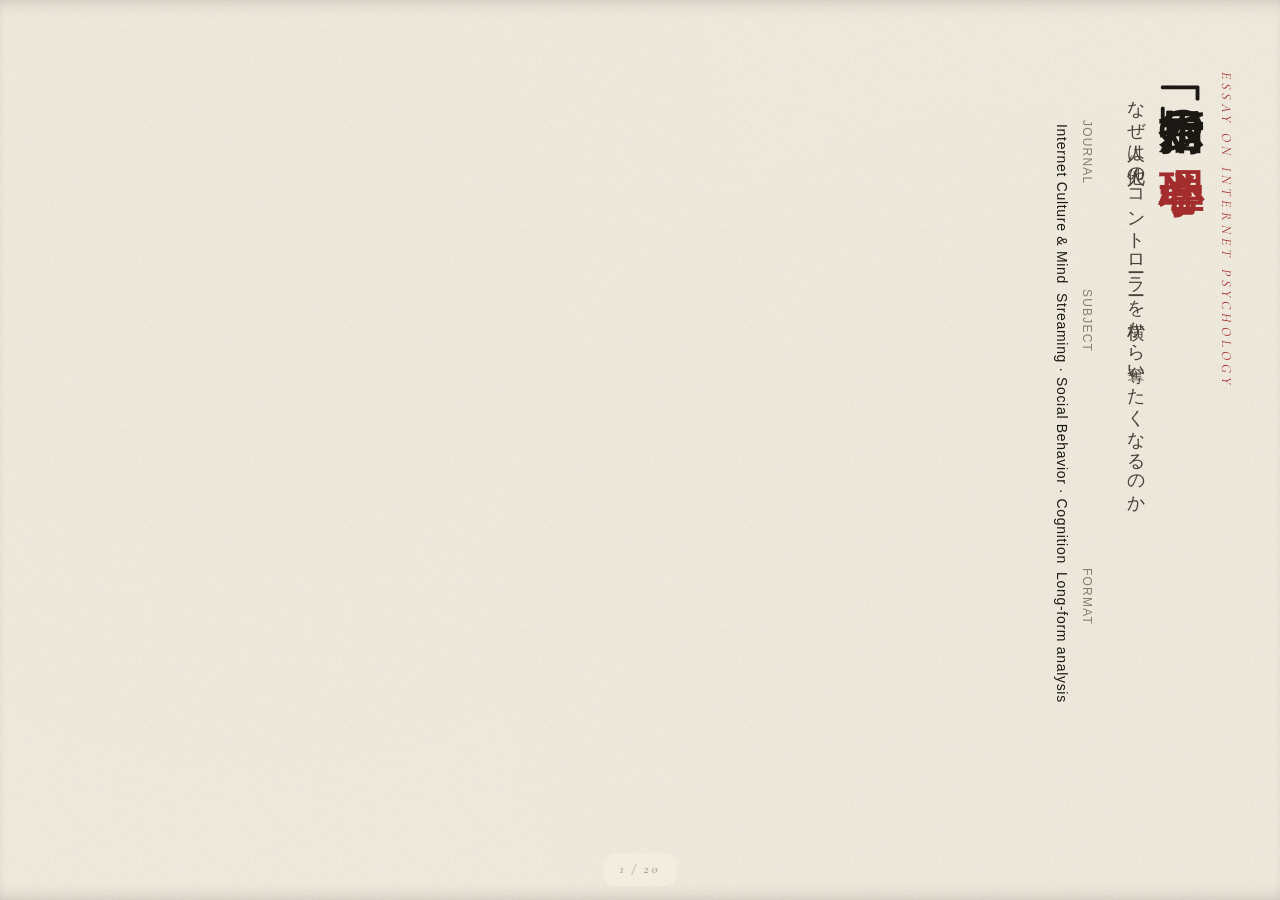
==== commit b55c7aa7: "Book-reader: compact the table of contents for tategaki The original TOC styles relied on padding-le" ====
--- a/essays/books/shijichu_psychology.html
+++ b/essays/books/shijichu_psychology.html
@@ -923,6 +923,55 @@
   .masthead .meta { margin-top: 2.2rem; }
 }
 
+/* ============================================================
+   TOC: make the list compact enough to live on a single page
+   ============================================================ */
+.toc {
+  padding: 1.4rem 1.2rem;
+  margin: 0;
+}
+.toc::before {
+  display: none;  /* drop the floating 目次 label in tategaki */
+}
+.toc h3,
+.toc > h2 {
+  display: none;
+}
+.toc > ol { padding: 0; margin: 0; }
+.toc > ol > li {
+  padding: 6px 0;
+  padding-left: 0;
+  padding-inline-start: 0;
+  border-bottom: none;
+  border-inline-end: 1px dashed var(--rule-soft);
+  margin-inline-end: 1rem;
+  position: relative;
+  min-height: 0;
+}
+.toc > ol > li:last-child { border-inline-end: none; margin-inline-end: 0; }
+.toc > ol > li::before {
+  content: counter(toc-counter, decimal-leading-zero) "  ";
+  position: static;
+  left: auto; top: auto;
+  display: inline;
+  font-family: 'Cormorant Garamond', serif;
+  font-style: italic;
+  font-size: 14px;
+  color: var(--accent);
+  margin: 0;
+}
+.toc a {
+  font-size: 14px;
+  letter-spacing: .02em;
+  line-height: 1.55;
+}
+.toc .toc-sub {
+  display: block;
+  font-size: 11px;
+  margin-top: 4px;
+  letter-spacing: .04em;
+}
+
 </style>
 </head>
 <body>
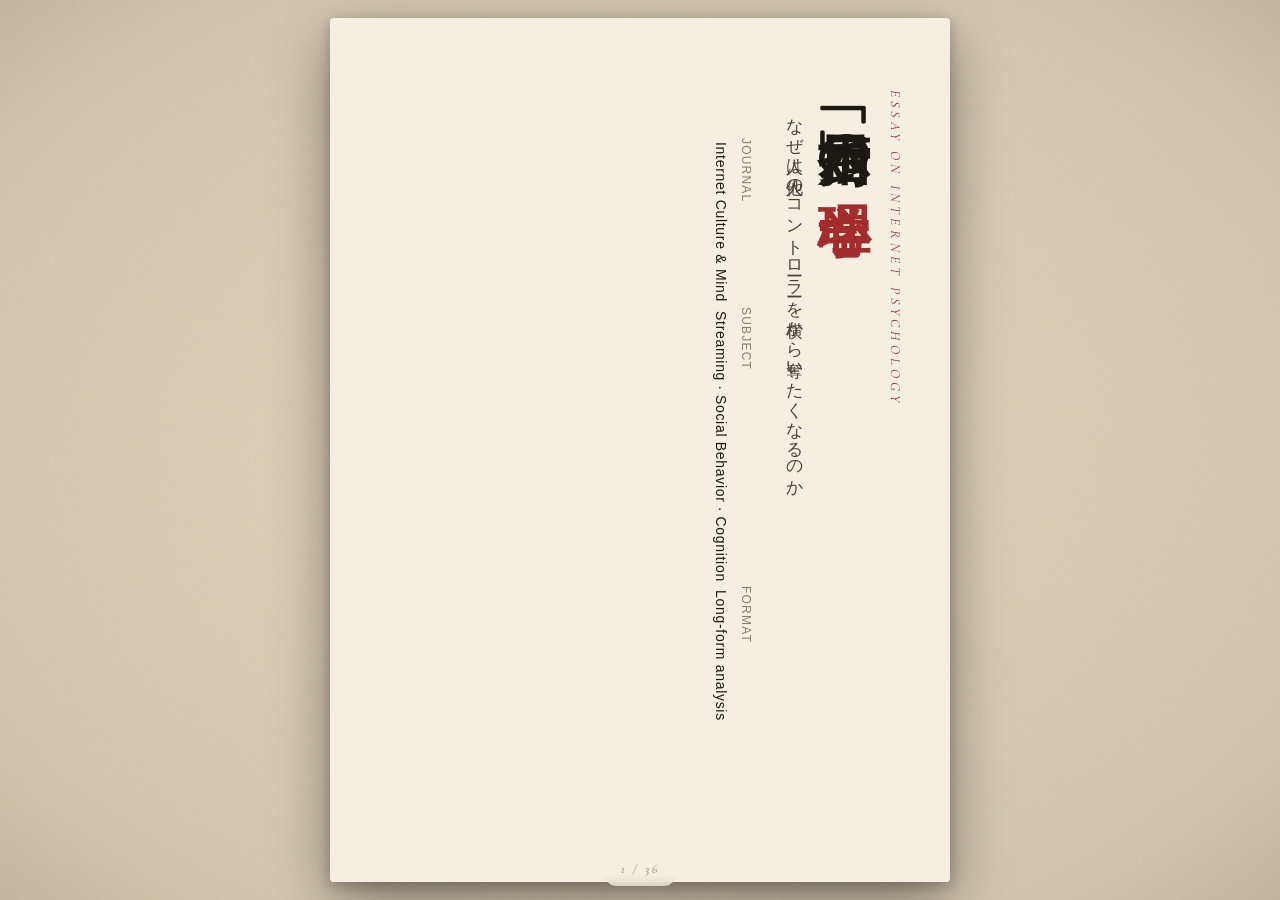
==== commit 18d948e8: "Book-reader: present the essay as a centered portrait page on desktop On wide screens the tategaki b" ====
--- a/essays/books/shijichu_psychology.html
+++ b/essays/books/shijichu_psychology.html
@@ -637,8 +637,8 @@
 .container > .toc,
 .container > article > .section {
   flex: 0 0 auto;
-  min-width: 100vw;
-  height: 100vh;
+  min-width: 100%;
+  height: 100%;
   margin: 0;
   padding: 4.5rem 2.4rem 3.5rem;
   writing-mode: vertical-rl;
@@ -647,7 +647,7 @@
   border: none;
   background: transparent;
   font-feature-settings: "vert", "palt";
-  column-width: 100vw;
+  column-width: var(--page-w, 100vw);
   column-gap: 0;
   column-fill: auto;
 }
@@ -972,6 +972,49 @@
   letter-spacing: .04em;
 }
 
+/* ============================================================
+   Wider-than-mobile screens: present the book as a centered
+   portrait page instead of stretching to the full window.
+   ============================================================ */
+@media (min-width: 720px) {
+  html, body {
+    height: 100%;
+    overflow: hidden;
+    background:
+      radial-gradient(ellipse at center,
+        rgba(232, 220, 193, 1) 0%,
+        rgba(216, 205, 179, 1) 80%,
+        rgba(200, 188, 162, 1) 100%);
+  }
+  body {
+    display: flex;
+    align-items: center;
+    justify-content: center;
+    font-size: 17px;
+  }
+  .container {
+    width: min(96vw, 620px);
+    height: min(96vh, 880px);
+    max-width: 620px;
+    max-height: 880px;
+    border-radius: 4px;
+    box-shadow:
+      0 22px 60px rgba(28,24,20,.45),
+      0 4px 14px rgba(28,24,20,.25);
+    background: var(--bg);
+  }
+  /* Bump in-book typography so the larger frame feels substantial */
+  .section p { font-size: 17px; line-height: 2.05; }
+  .section h3 { font-size: 19px; }
+  .section-header h2 { font-size: clamp(22px, 3vw, 28px); }
+  .masthead h1 { font-size: clamp(36px, 5vw, 52px); }
+  .masthead .subtitle { font-size: 17px; }
+  .toc a { font-size: 16px; }
+  .toc .toc-sub { font-size: 12px; }
+  .references { font-size: 14px; }
+  .page-indicator { bottom: max(14px, calc(50vh - 440px)); }
+}
+
 </style>
 </head>
 <body>
@@ -1426,8 +1469,15 @@
   // --- indicator updates ---
   book.addEventListener('scroll', updateIndicator, { passive: true });
 
+  // expose the live page (container) width to CSS so column-width
+  // tracks the constrained book viewport on desktop, not the full window.
+  function syncPageVar() {
+    document.documentElement.style.setProperty('--page-w', book.clientWidth + 'px');
+  }
+
   // --- initial alignment (after fonts settle) + resize handling ---
   function settle() {
+    syncPageVar();
     alignBlocksToPages();
     book.scrollLeft = 0; // land on the cover
     updateIndicator();
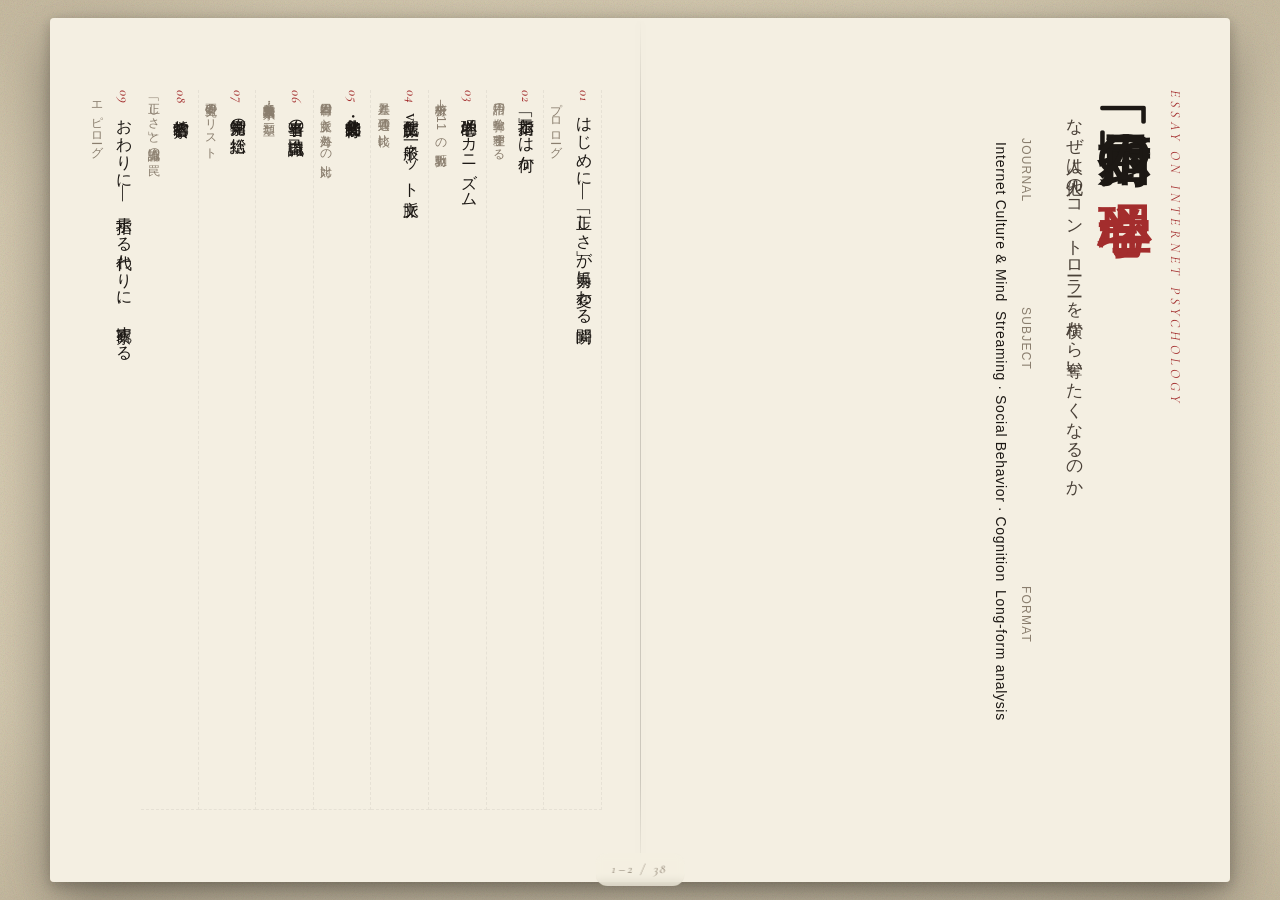
==== commit 66b27de5: "Book-reader: open-book two-page spread on wide desktop On screens ≥1100px the .container becomes a 1" ====
--- a/essays/books/shijichu_psychology.html
+++ b/essays/books/shijichu_psychology.html
@@ -637,7 +637,7 @@
 .container > .toc,
 .container > article > .section {
   flex: 0 0 auto;
-  min-width: 100%;
+  min-width: var(--page-w, 100%);
   height: 100%;
   margin: 0;
   padding: 4.5rem 2.4rem 3.5rem;
@@ -974,7 +974,8 @@
 
 /* ============================================================
    Wider-than-mobile screens: present the book as a centered
-   portrait page instead of stretching to the full window.
+   portrait page (single page) on small desktop, two-page spread
+   on large desktop.
    ============================================================ */
 @media (min-width: 720px) {
   html, body {
@@ -1002,6 +1003,7 @@
       0 22px 60px rgba(28,24,20,.45),
       0 4px 14px rgba(28,24,20,.25);
     background: var(--bg);
+    position: relative;
   }
   /* Bump in-book typography so the larger frame feels substantial */
   .section p { font-size: 17px; line-height: 2.05; }
@@ -1012,6 +1014,33 @@
   .toc a { font-size: 16px; }
   .toc .toc-sub { font-size: 12px; }
   .references { font-size: 14px; }
+  .page-indicator { bottom: max(14px, calc(50vh - 440px)); }
+}
+
+/* Two-page spread on large screens: an open-book layout */
+@media (min-width: 1100px) {
+  .container {
+    width: min(96vw, 1180px);
+    max-width: 1180px;
+    height: min(96vh, 880px);
+    max-height: 880px;
+  }
+  /* Centered binding line that ties the two pages into a spread */
+  .container::before {
+    content: '';
+    position: absolute;
+    top: 0; bottom: 0;
+    left: 50%;
+    width: 1px;
+    background: linear-gradient(180deg,
+      transparent 0%,
+      rgba(28,24,20,.18) 12%,
+      rgba(28,24,20,.18) 88%,
+      transparent 100%);
+    box-shadow: 0 0 12px rgba(28,24,20,.08);
+    pointer-events: none;
+    z-index: 5;
+  }
   .page-indicator { bottom: max(14px, calc(50vh - 440px)); }
 }
 
@@ -1410,11 +1439,23 @@
   const indicator = document.getElementById('pageIndicator');
   if (!book) return;
 
-  const pageWidth = () => book.clientWidth;
+  // How many "book pages" are visible at once: 1 on mobile / small desktop,
+  // 2 on wide desktop (open-book spread).
+  const viewPagesCount = () =>
+    window.matchMedia('(min-width: 1100px)').matches ? 2 : 1;
+
+  // Width of a single book page (= one tategaki column-pack).
+  const pageWidth = () => book.clientWidth / viewPagesCount();
   const blocks = () =>
     document.querySelectorAll('.container > .masthead, .container > .toc, .container > article > .section');
 
-  // --- snap each top-level block to a whole-number multiple of viewport width
+  // expose the live page width to CSS so column-width tracks the
+  // constrained book viewport on desktop, not the full window.
+  function syncPageVar() {
+    document.documentElement.style.setProperty('--page-w', pageWidth() + 'px');
+  }
+
+  // --- snap each top-level block to a whole-number multiple of single-page width
   // so total page count is exact and section transitions land on page edges,
   // even though each section internally uses multi-column for break protection.
   function alignBlocksToPages() {
@@ -1432,11 +1473,15 @@
 
   // --- page indicator ---
   function updateIndicator() {
-    const w = pageWidth();
-    const total = Math.max(1, Math.round(book.scrollWidth / w));
+    const pw = pageWidth();
+    const total = Math.max(1, Math.round(book.scrollWidth / pw));
     // With flex-direction: row-reverse, scrollLeft is 0 at the cover and goes negative as we advance.
-    const current = Math.round(Math.abs(book.scrollLeft) / w) + 1;
-    indicator.textContent = `${Math.min(current, total)} / ${total}`;
+    const startPage = Math.round(Math.abs(book.scrollLeft) / pw) + 1;
+    const span = viewPagesCount();
+    const endPage = Math.min(startPage + span - 1, total);
+    indicator.textContent = span === 1
+      ? `${Math.min(startPage, total)} / ${total}`
+      : `${startPage}–${endPage} / ${total}`;
   }
 
   // --- step navigation ---
@@ -1446,7 +1491,8 @@
   function step(dir) {
     if (scrollLock) return;
     scrollLock = true;
-    book.scrollBy({ left: -dir * pageWidth(), behavior: 'smooth' });
+    // Always step by one full view (1 page on mobile, 2 pages in spread mode)
+    book.scrollBy({ left: -dir * book.clientWidth, behavior: 'smooth' });
     setTimeout(() => { scrollLock = false; }, 380);
   }
 
@@ -1468,12 +1514,6 @@
 
   // --- indicator updates ---
   book.addEventListener('scroll', updateIndicator, { passive: true });
-
-  // expose the live page (container) width to CSS so column-width
-  // tracks the constrained book viewport on desktop, not the full window.
-  function syncPageVar() {
-    document.documentElement.style.setProperty('--page-w', book.clientWidth + 'px');
-  }
 
   // --- initial alignment (after fonts settle) + resize handling ---
   function settle() {
